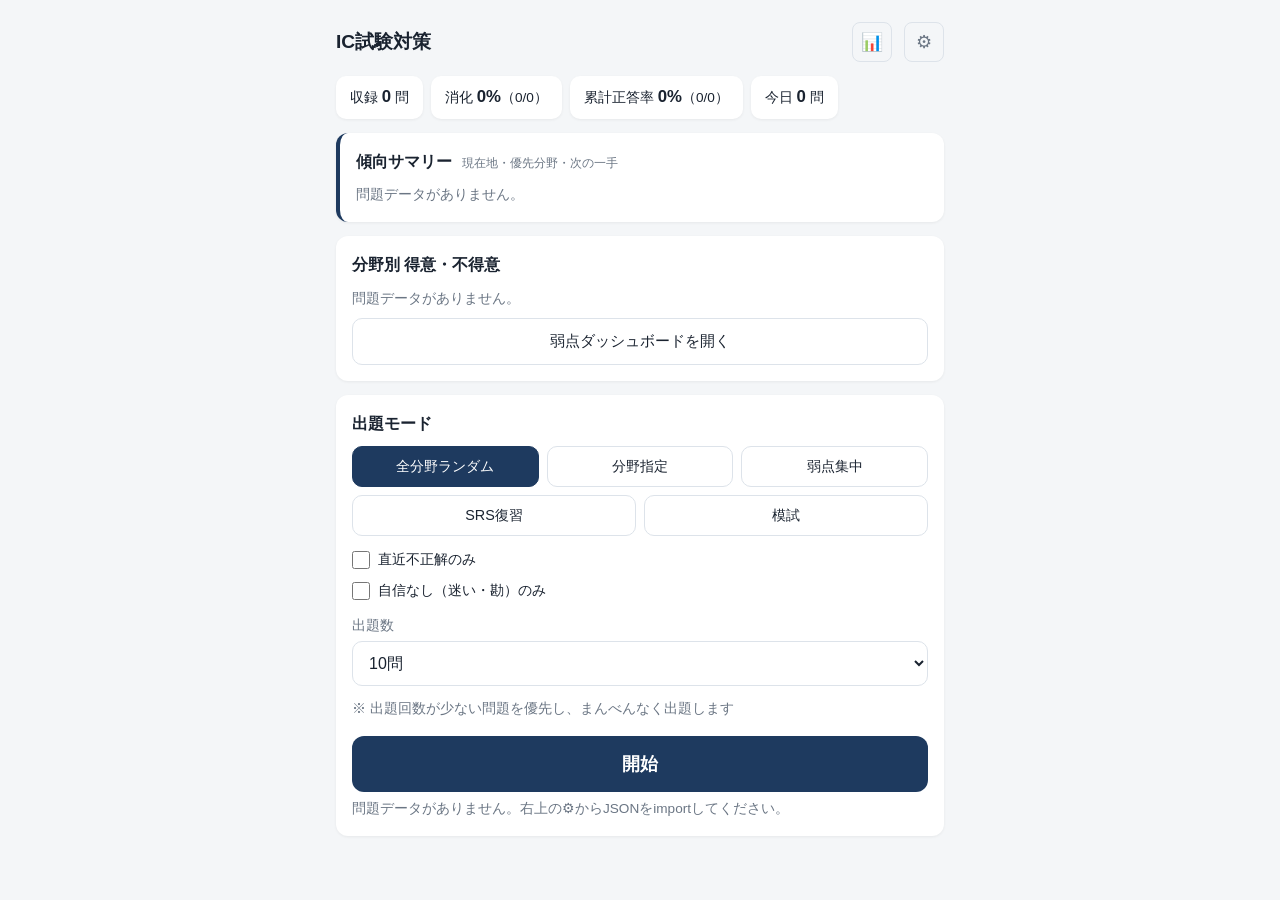
==== index.html @ c3cb7902 "傾向サマリーをホームに追加、紙演習の○×を弱点判定に接続、統合ファイル生成スクリプトを追加 - Logic.trendSummary/paperMark/paperStats: 現在地・優先分野・次の" ====
<!DOCTYPE html>
<html lang="ja">
<head>
<meta charset="UTF-8">
<meta name="viewport" content="width=device-width, initial-scale=1.0, viewport-fit=cover">
<meta name="theme-color" content="#1e3a5f">
<title>IC試験対策</title>
<link rel="manifest" href="manifest.json">
<link rel="apple-touch-icon" href="icons/apple-touch-icon.png">
<meta name="apple-mobile-web-app-capable" content="yes">
<meta name="apple-mobile-web-app-status-bar-style" content="black-translucent">
<meta name="apple-mobile-web-app-title" content="IC試験対策">
<link rel="stylesheet" href="style.css">
</head>
<body>

<!-- ホーム画面 -->
<section id="screen-home" class="screen active">
  <header class="app-header">
    <h1>IC試験対策</h1>
    <button class="icon-btn" data-nav="dashboard" title="ダッシュボード">📊</button>
    <button class="icon-btn" data-nav="data" title="データ管理">⚙</button>
  </header>

  <div id="home-stats" class="stats-bar"></div>

  <div class="card trend-card">
    <h2>傾向サマリー <span class="muted trend-sub">現在地・優先分野・次の一手</span></h2>
    <div id="trend-content"></div>
  </div>

  <div class="card">
    <h2>分野別 得意・不得意</h2>
    <div id="category-stats"></div>
    <button class="secondary-btn" data-nav="dashboard">弱点ダッシュボードを開く</button>
  </div>

  <div class="card">
    <h2>出題モード</h2>
    <div class="mode-tabs">
      <button class="mode-tab active" data-mode="random">全分野ランダム</button>
      <button class="mode-tab" data-mode="category">分野指定</button>
      <button class="mode-tab" data-mode="weak">弱点集中</button>
      <button class="mode-tab" data-mode="srs">SRS復習</button>
      <button class="mode-tab mode-tab-mock" data-mode="mock">模試</button>
    </div>

    <div id="category-selectors" class="hidden">
      <label>分野
        <select id="sel-category"></select>
      </label>
      <label>小分類
        <select id="sel-subcategory"><option value="">すべて</option></select>
      </label>
    </div>

    <div id="weak-info" class="mode-info hidden"></div>
    <div id="srs-info" class="mode-info hidden"></div>

    <div id="mock-settings" class="hidden">
      <label>模試の規模
        <select id="sel-mock-preset"></select>
      </label>
      <p class="muted">CBT本番＝36問・120分。本アプリは1大問を空欄ごとに分けているため「本番相当」＝144問・120分（1問50秒）。分野構成は収録比で層化。解説は終了後にまとめて表示し、途中で正誤は出ません。未解答は不正解として採点します。</p>
    </div>

    <div id="filter-row" class="filter-row">
      <label class="checkbox-label"><input type="checkbox" id="filter-wrong"> 直近不正解のみ</label>
      <label class="checkbox-label"><input type="checkbox" id="filter-unsure"> 自信なし（迷い・勘）のみ</label>
      <p id="filter-count" class="muted"></p>
    </div>

    <div id="count-row">
      <label>出題数
        <select id="sel-count">
          <option value="10" selected>10問</option>
          <option value="20">20問</option>
          <option value="30">30問</option>
          <option value="0">全問</option>
        </select>
      </label>
      <p id="count-note" class="muted">※ 出題回数が少ない問題を優先し、まんべんなく出題します</p>
    </div>

    <button id="btn-start" class="primary-btn">開始</button>
    <p id="home-message" class="muted"></p>
  </div>
</section>

<!-- 出題画面 -->
<section id="screen-quiz" class="screen">
  <header class="quiz-header">
    <button class="icon-btn" id="btn-quit" title="中断">✕</button>
    <div id="quiz-progress"></div>
    <div id="quiz-timer">0:00</div>
  </header>

  <div id="quiz-meta" class="muted"></div>
  <div id="quiz-body" class="question-body"></div>
  <div id="quiz-choices" class="choices"></div>

  <!-- 自信度（解答直後・正誤表示前） -->
  <div id="confidence-panel" class="hidden">
    <p class="confidence-label">自信度は？</p>
    <p class="confidence-note muted">自信度をタップすると解答が確定します。それまで選択肢は選び直せます</p>
    <div class="confidence-btns">
      <button class="conf-btn conf-sure" data-conf="sure">確信</button>
      <button class="conf-btn conf-unsure" data-conf="unsure">迷い</button>
      <button class="conf-btn conf-guess" data-conf="guess">勘</button>
    </div>
  </div>

  <!-- 正誤・解説 -->
  <div id="result-panel" class="hidden">
    <div id="result-verdict"></div>
    <div id="result-explanation" class="explanation"></div>
    <button id="btn-next" class="primary-btn">次の問題</button>
  </div>

  <!-- 模試ナビ（正誤は出さず前後移動のみ） -->
  <div id="mock-nav" class="hidden">
    <p id="mock-status" class="muted"></p>
    <div class="mock-nav-btns">
      <button id="btn-mock-prev" class="secondary-btn">← 前へ</button>
      <button id="btn-mock-next" class="primary-btn">次へ →</button>
    </div>
    <button id="btn-mock-finish" class="secondary-btn">採点して終了</button>
  </div>
</section>

<!-- セッション結果 -->
<section id="screen-summary" class="screen">
  <header class="app-header"><h1 id="summary-title">結果</h1></header>
  <div id="summary-content"></div>
  <button class="primary-btn" data-nav="home">ホームへ戻る</button>
</section>

<!-- 弱点ダッシュボード -->
<section id="screen-dashboard" class="screen">
  <header class="app-header">
    <button class="icon-btn" data-nav="home">←</button>
    <h1>弱点ダッシュボード</h1>
  </header>
  <div id="dash-content"></div>
</section>

<!-- データ管理 -->
<section id="screen-data" class="screen">
  <header class="app-header">
    <button class="icon-btn" data-nav="home">←</button>
    <h1>データ管理</h1>
  </header>

  <div class="card">
    <h2>問題データ import</h2>
    <p class="muted">問題JSON（配列 または {questions:[...]}）を追加・上書き（id単位）。解答履歴は保持されます。統合ファイル（questions＋attempts）は下の「バックアップ復元」で読み込む</p>
    <input type="file" id="file-import" accept=".json,application/json">
    <p id="import-result" class="muted"></p>
  </div>

  <div class="card">
    <h2>全データ export</h2>
    <p class="muted">問題＋解答履歴の全バックアップ（機種変更・復元用）</p>
    <button id="btn-export" class="secondary-btn">exportファイルをダウンロード</button>
  </div>

  <div class="card">
    <h2>バックアップ復元</h2>
    <p class="muted">exportファイルから問題＋解答履歴を復元</p>
    <input type="file" id="file-restore" accept=".json,application/json">
    <p id="restore-result" class="muted"></p>
  </div>

  <div class="card">
    <h2>サンプルデータ</h2>
    <p class="muted">動作確認用のサンプル問題（学習には使用しないこと）</p>
    <button id="btn-sample" class="secondary-btn">サンプル問題を読み込む</button>
  </div>

  <div class="card danger-zone">
    <h2>初期化</h2>
    <button id="btn-clear-attempts" class="danger-btn">解答履歴を全削除</button>
    <button id="btn-clear-all" class="danger-btn">全データ削除</button>
  </div>
</section>

<script src="logic.js"></script>
<script src="db.js"></script>
<script src="app.js"></script>
</body>
</html>
---- style.css ----
* { margin: 0; padding: 0; box-sizing: border-box; }

:root {
  --navy: #1e3a5f;
  --bg: #f4f6f8;
  --card: #ffffff;
  --text: #1a2330;
  --muted: #6b7684;
  --line: #dde3ea;
  --green: #1d8a4e;
  --red: #c53030;
  --amber: #b7791f;
}

html { -webkit-text-size-adjust: 100%; }

body {
  font-family: -apple-system, BlinkMacSystemFont, "Hiragino Sans", "Noto Sans JP", sans-serif;
  background: var(--bg);
  color: var(--text);
  line-height: 1.6;
  /* ホーム画面起動時はステータスバー（ノッチ）下まで描画されるため、セーフエリア分を空ける */
  padding-top: env(safe-area-inset-top, 0px);
  padding-bottom: env(safe-area-inset-bottom, 0px);
  padding-left: env(safe-area-inset-left, 0px);
  padding-right: env(safe-area-inset-right, 0px);
}

.screen { display: none; max-width: 640px; margin: 0 auto; padding: 12px 16px 32px; }
.screen.active { display: block; }
.hidden { display: none !important; }

.app-header, .quiz-header {
  display: flex; align-items: center; gap: 12px;
  padding: 10px 0 14px;
}
.app-header h1 { font-size: 1.2rem; flex: 1; }
.quiz-header { justify-content: space-between; }

.icon-btn {
  background: none; border: 1px solid var(--line); border-radius: 8px;
  width: 40px; height: 40px; font-size: 1.1rem; color: var(--muted);
  cursor: pointer; flex-shrink: 0;
}

.card {
  background: var(--card); border-radius: 12px; padding: 16px;
  margin-bottom: 14px; box-shadow: 0 1px 3px rgba(0,0,0,.06);
}
.card h2 { font-size: 1rem; margin-bottom: 10px; }

.stats-bar {
  display: flex; gap: 8px; margin-bottom: 14px; flex-wrap: wrap;
}
.stat-chip {
  background: var(--card); border-radius: 10px; padding: 8px 14px;
  font-size: .85rem; box-shadow: 0 1px 3px rgba(0,0,0,.06);
}
.stat-chip b { font-size: 1.05rem; }

.filter-row { margin: 4px 0 12px; }
.checkbox-label {
  display: flex; align-items: center; gap: 8px; margin: 8px 0;
  font-size: .9rem; color: var(--text);
}
.checkbox-label input { width: 18px; height: 18px; flex-shrink: 0; }

.mode-tabs { display: flex; gap: 8px; margin-bottom: 12px; }
.mode-tab {
  flex: 1; padding: 12px 8px; border: 1px solid var(--line); border-radius: 10px;
  background: var(--card); font-size: .95rem; cursor: pointer; color: var(--text);
}
.mode-tab.active { background: var(--navy); color: #fff; border-color: var(--navy); }

label { display: block; margin: 12px 0; font-size: .9rem; color: var(--muted); }
select {
  display: block; width: 100%; margin-top: 4px; padding: 12px;
  font-size: 1rem; border: 1px solid var(--line); border-radius: 10px;
  background: var(--card); color: var(--text);
}

.primary-btn {
  display: block; width: 100%; padding: 16px; margin-top: 16px;
  background: var(--navy); color: #fff; border: none; border-radius: 12px;
  font-size: 1.1rem; font-weight: 600; cursor: pointer;
}
.primary-btn:active { opacity: .85; }

.secondary-btn, .danger-btn {
  display: block; width: 100%; padding: 12px; margin-top: 8px;
  border-radius: 10px; font-size: .95rem; cursor: pointer;
  background: var(--card); border: 1px solid var(--line); color: var(--text);
}
.danger-btn { color: var(--red); border-color: var(--red); }

.muted { color: var(--muted); font-size: .85rem; margin-top: 6px; }

/* 出題画面 */
#quiz-progress { font-weight: 600; }
#quiz-timer { font-variant-numeric: tabular-nums; color: var(--muted); }
#quiz-meta { margin-bottom: 8px; }

.question-body {
  background: var(--card); border-radius: 12px; padding: 16px;
  font-size: 1.05rem; margin-bottom: 14px; white-space: pre-wrap;
}

.choices { display: flex; flex-direction: column; gap: 10px; }
.choice-btn {
  text-align: left; padding: 14px 16px; border: 1px solid var(--line);
  border-radius: 12px; background: var(--card); font-size: 1rem;
  cursor: pointer; color: var(--text); line-height: 1.5;
}
.choice-btn:disabled { cursor: default; }
.choice-btn.selected { border-color: var(--navy); border-width: 2px; }
.choice-btn.correct { background: #e8f5ee; border-color: var(--green); border-width: 2px; }
.choice-btn.wrong { background: #fdecec; border-color: var(--red); border-width: 2px; }
.choice-num { font-weight: 700; margin-right: 8px; color: var(--muted); }

/* 自信度 */
#confidence-panel { margin-top: 18px; text-align: center; }
.confidence-label { font-weight: 600; margin-bottom: 2px; }
.confidence-note { margin: 0 0 10px; }
.confidence-btns { display: flex; gap: 10px; }
.conf-btn {
  flex: 1; padding: 16px 8px; border-radius: 12px; font-size: 1.05rem;
  font-weight: 600; cursor: pointer; border: 1px solid var(--line); background: var(--card);
}
.conf-sure { color: var(--green); }
.conf-unsure { color: var(--amber); }
.conf-guess { color: var(--red); }

/* 結果 */
#result-panel { margin-top: 18px; }
#result-verdict { font-size: 1.3rem; font-weight: 700; text-align: center; margin-bottom: 12px; }
#result-verdict.ok { color: var(--green); }
#result-verdict.ng { color: var(--red); }
.explanation {
  background: var(--card); border-radius: 12px; padding: 16px;
  font-size: .95rem; white-space: pre-wrap;
}
.explanation .exp-head { font-weight: 700; margin-bottom: 6px; }
.explanation .exp-your-answer {
  margin-bottom: 8px; padding-bottom: 8px; border-bottom: 1px solid var(--line);
  font-size: .92rem; font-weight: 600;
}
.explanation mark { background: #fdecec; color: var(--red); padding: 0 2px; border-radius: 3px; font-weight: 700; }
.explanation .exp-your-choice {
  margin-bottom: 8px; padding: 8px 10px; border-left: 3px solid var(--red);
  background: #fdf6f6; border-radius: 0 8px 8px 0; font-size: .92rem;
}
.explanation .exp-your-choice-label { font-weight: 700; color: var(--red); }

/* サマリー */
.summary-score { font-size: 2rem; font-weight: 700; text-align: center; margin: 16px 0; }
table.summary-table { width: 100%; border-collapse: collapse; background: var(--card); border-radius: 12px; overflow: hidden; }
.summary-table th, .summary-table td { padding: 10px 12px; text-align: left; border-bottom: 1px solid var(--line); font-size: .9rem; }
.summary-table th { background: #eef1f5; font-weight: 600; }

input[type="file"] { width: 100%; font-size: .9rem; margin-top: 4px; }
.danger-zone h2 { color: var(--red); }

/* ===== P2/P3: モードタブ5種・模試・ダッシュボード ===== */
.mode-tabs { flex-wrap: wrap; }
.mode-tab { flex: 1 1 30%; padding: 10px 6px; font-size: .9rem; }
.mode-tab-mock.active { background: var(--red); border-color: var(--red); }
.mode-info { background: var(--bg); border-radius: 10px; padding: 10px 12px; margin: 8px 0 12px; }
.mode-info-head { font-weight: 600; font-size: .9rem; margin-bottom: 4px; }
.mode-info-row { font-size: .88rem; margin: 2px 0; }

/* 模試 */
#quiz-timer.warn { color: var(--red); font-weight: 700; }
#mock-nav { margin-top: 18px; }
.mock-nav-btns { display: flex; gap: 10px; }
.mock-nav-btns .secondary-btn, .mock-nav-btns .primary-btn { flex: 1; margin-top: 8px; padding: 14px; }
#btn-mock-prev:disabled { opacity: .4; }
.summary-score.pass { color: var(--green); }
.summary-score.border { color: var(--amber); }
.summary-score.fail { color: var(--red); }

/* 見直し */
.review-item { border-bottom: 1px solid var(--line); padding: 8px 0; }
.review-item summary { cursor: pointer; font-size: .9rem; line-height: 1.5; }
.review-tag { display: inline-block; color: #fff; background: var(--red); border-radius: 6px; padding: 0 6px; font-size: .75rem; margin-right: 6px; }
.review-body { margin-top: 8px; font-size: .95rem; }
.review-choices { margin: 0 0 10px 1.4em; font-size: .92rem; }
.review-choices li { padding: 2px 4px; }
.review-choices li.correct { color: var(--green); font-weight: 600; }
.review-choices li.wrong { color: var(--red); text-decoration: line-through; }

/* ダッシュボード */
.matrix { display: grid; grid-template-columns: 1fr 1fr; gap: 8px; }
.matrix-cell { border-radius: 10px; padding: 10px; border: 1px solid var(--line); }
.matrix-label { font-size: .85rem; color: var(--muted); }
.matrix-num { font-size: 1.4rem; font-weight: 700; }
.matrix-hint { font-size: .78rem; color: var(--muted); }
.mx-sure-ok { background: #e8f5ee; }
.mx-guess-ok { background: #fff7e6; }
.mx-sure-ng { background: #fdecec; border-color: var(--red); }
.mx-guess-ng { background: #fdf3f3; }
.mini-btn {
  margin-top: 6px; padding: 6px 10px; font-size: .8rem; border-radius: 8px;
  border: 1px solid var(--navy); background: var(--card); color: var(--navy); cursor: pointer; white-space: nowrap;
}
.ng-text { color: var(--red); font-weight: 600; }

table.heatmap th, table.heatmap td { padding: 7px 6px; font-size: .8rem; }
.heat-name { font-size: .8rem; }
td.heat { text-align: center; font-weight: 600; border-radius: 4px; }
.heat--1 { background: #eef1f5; color: var(--muted); }
.heat-0 { background: #f4b4b4; }
.heat-1 { background: #f8d2a8; }
.heat-2 { background: #f6ebb0; }
.heat-3 { background: #cfe8c8; }
.heat-4 { background: #9fd6a8; }

.bars { position: relative; display: flex; align-items: flex-end; gap: 4px; height: 140px; padding: 16px 0 18px; margin-bottom: 8px; }
.bars-line { position: absolute; left: 0; right: 0; border-top: 1px dashed var(--amber); pointer-events: none; }
.bar-col { flex: 1; display: flex; flex-direction: column; align-items: center; height: 100%; justify-content: flex-end; min-width: 0; }
.bar { width: 100%; max-width: 28px; border-radius: 4px 4px 0 0; }
.bar.ok { background: var(--green); }
.bar.mid { background: var(--amber); }
.bar.ng { background: var(--red); }
.bar-val { font-size: .7rem; color: var(--muted); }
.bar-label { font-size: .65rem; color: var(--muted); margin-top: 2px; white-space: nowrap; }

/* 傾向サマリー */
.trend-card { border-left: 4px solid var(--navy); }
.trend-sub { font-weight: 400; font-size: .78rem; margin-left: 6px; }
.trend-line { display: flex; gap: 8px; margin: 6px 0; font-size: .9rem; line-height: 1.5; }
.trend-label { flex: 0 0 4.2em; font-weight: 700; color: var(--navy); }
.trend-text { flex: 1; }
.ok-text { color: var(--green); font-weight: 600; }
.trend-btn { margin-top: 10px; }
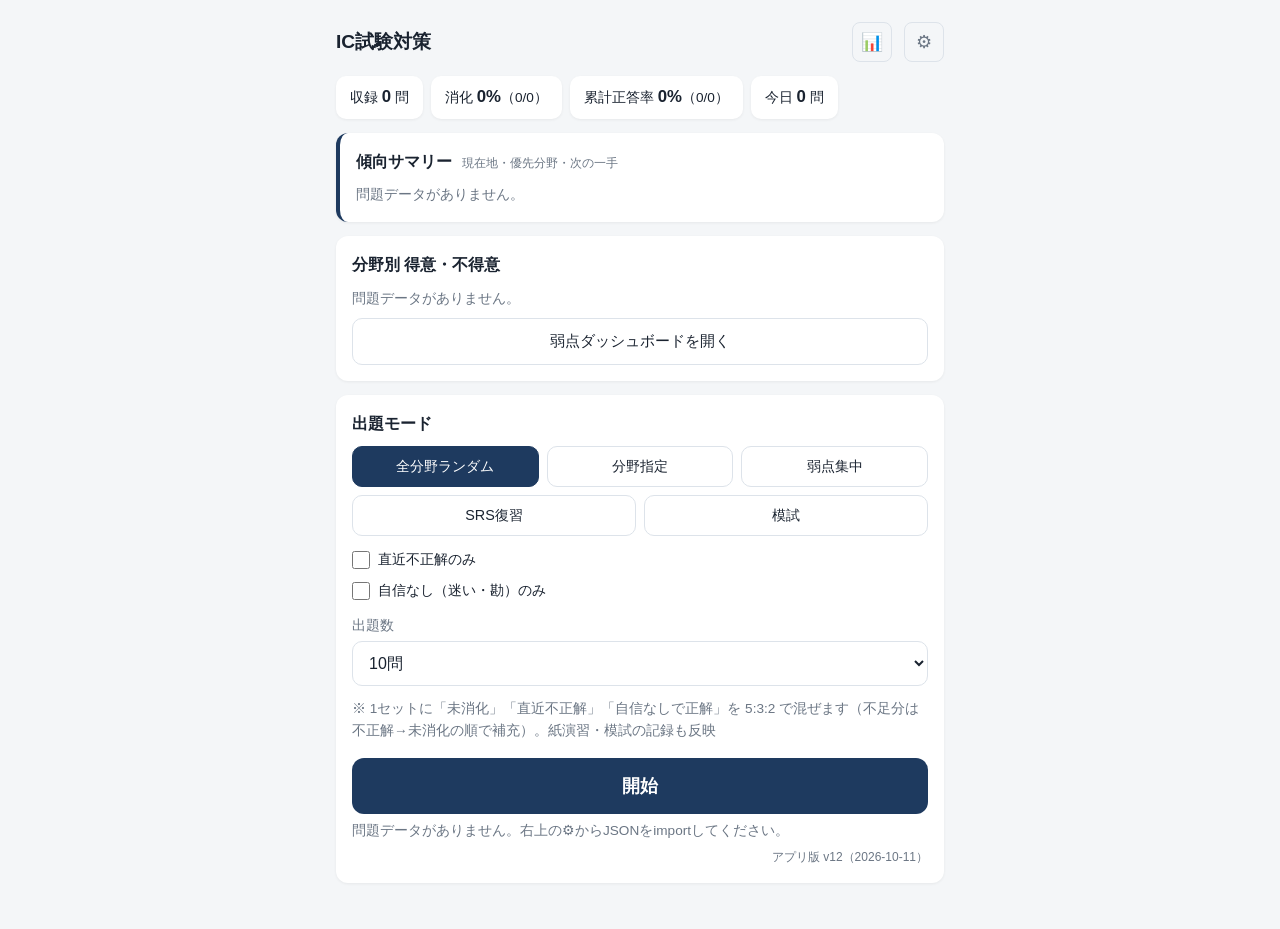
==== commit 372460c2: "通常出題を未消化5:不正解3:自信なし2の混合配分に変更、ホームに説明文と版表示を追加 Co-Authored-By: Claude Fable 5.1 <noreply@anthropic.com>" ====
--- a/index.html
+++ b/index.html
@@ -79,11 +79,12 @@
           <option value="0">全問</option>
         </select>
       </label>
-      <p id="count-note" class="muted">※ 出題回数が少ない問題を優先し、まんべんなく出題します</p>
+      <p id="count-note" class="muted">※ 1セットに「未消化」「直近不正解」「自信なしで正解」を 5:3:2 で混ぜます（不足分は不正解→未消化の順で補充）。紙演習・模試の記録も反映</p>
     </div>
 
     <button id="btn-start" class="primary-btn">開始</button>
     <p id="home-message" class="muted"></p>
+    <p class="muted app-ver">アプリ版 v12（2026-10-11）</p>
   </div>
 </section>
 
--- a/style.css
+++ b/style.css
@@ -232,3 +232,11 @@
 .trend-text { flex: 1; }
 .ok-text { color: var(--green); font-weight: 600; }
 .trend-btn { margin-top: 10px; }
+
+/* 図版 */
+.figure-box { background: var(--card); border-radius: 12px; padding: 10px 12px; margin: -6px 0 14px; }
+.figure-img { display: block; max-width: 100%; height: auto; margin: 0 auto; border-radius: 6px; cursor: zoom-in; }
+.figure-img.zoom { max-width: none; width: 180%; cursor: zoom-out; }
+.figure-box:has(.zoom) { overflow-x: auto; }
+.figure-cap { color: var(--muted); font-size: .8rem; margin-top: 4px; text-align: center; }
+.app-ver { text-align: right; font-size: .75rem; }
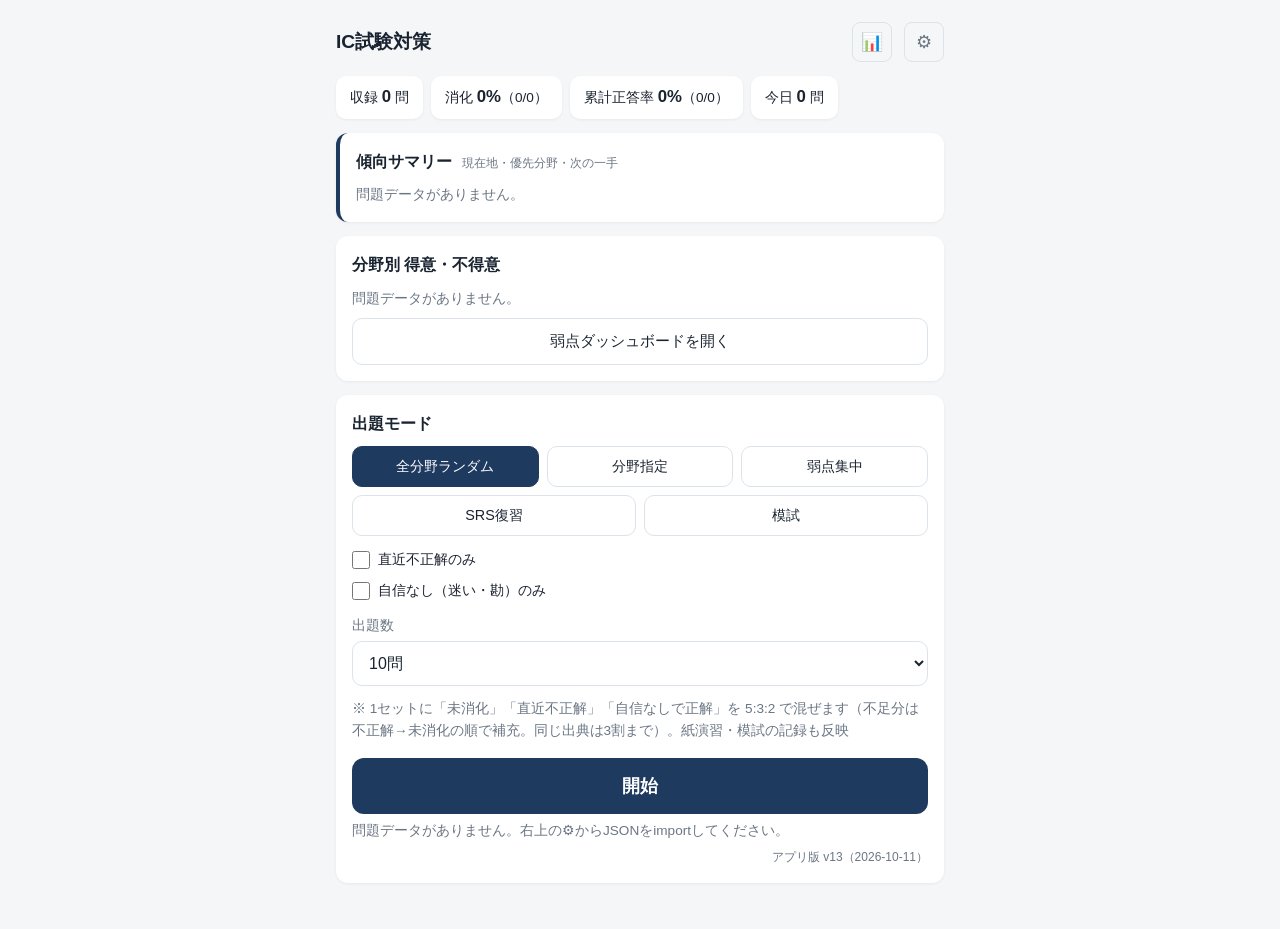
==== commit 03ce72de: "通常出題で同一出典（小分類）の上限を1セット30%（全体シェア比を下限）に制限し、模試問題への偏りを防止 Co-Authored-By: Claude Fable 5.1 <noreply@anthr" ====
--- a/index.html
+++ b/index.html
@@ -79,12 +79,12 @@
           <option value="0">全問</option>
         </select>
       </label>
-      <p id="count-note" class="muted">※ 1セットに「未消化」「直近不正解」「自信なしで正解」を 5:3:2 で混ぜます（不足分は不正解→未消化の順で補充）。紙演習・模試の記録も反映</p>
+      <p id="count-note" class="muted">※ 1セットに「未消化」「直近不正解」「自信なしで正解」を 5:3:2 で混ぜます（不足分は不正解→未消化の順で補充。同じ出典は3割まで）。紙演習・模試の記録も反映</p>
     </div>
 
     <button id="btn-start" class="primary-btn">開始</button>
     <p id="home-message" class="muted"></p>
-    <p class="muted app-ver">アプリ版 v12（2026-10-11）</p>
+    <p class="muted app-ver">アプリ版 v13（2026-10-11）</p>
   </div>
 </section>
 
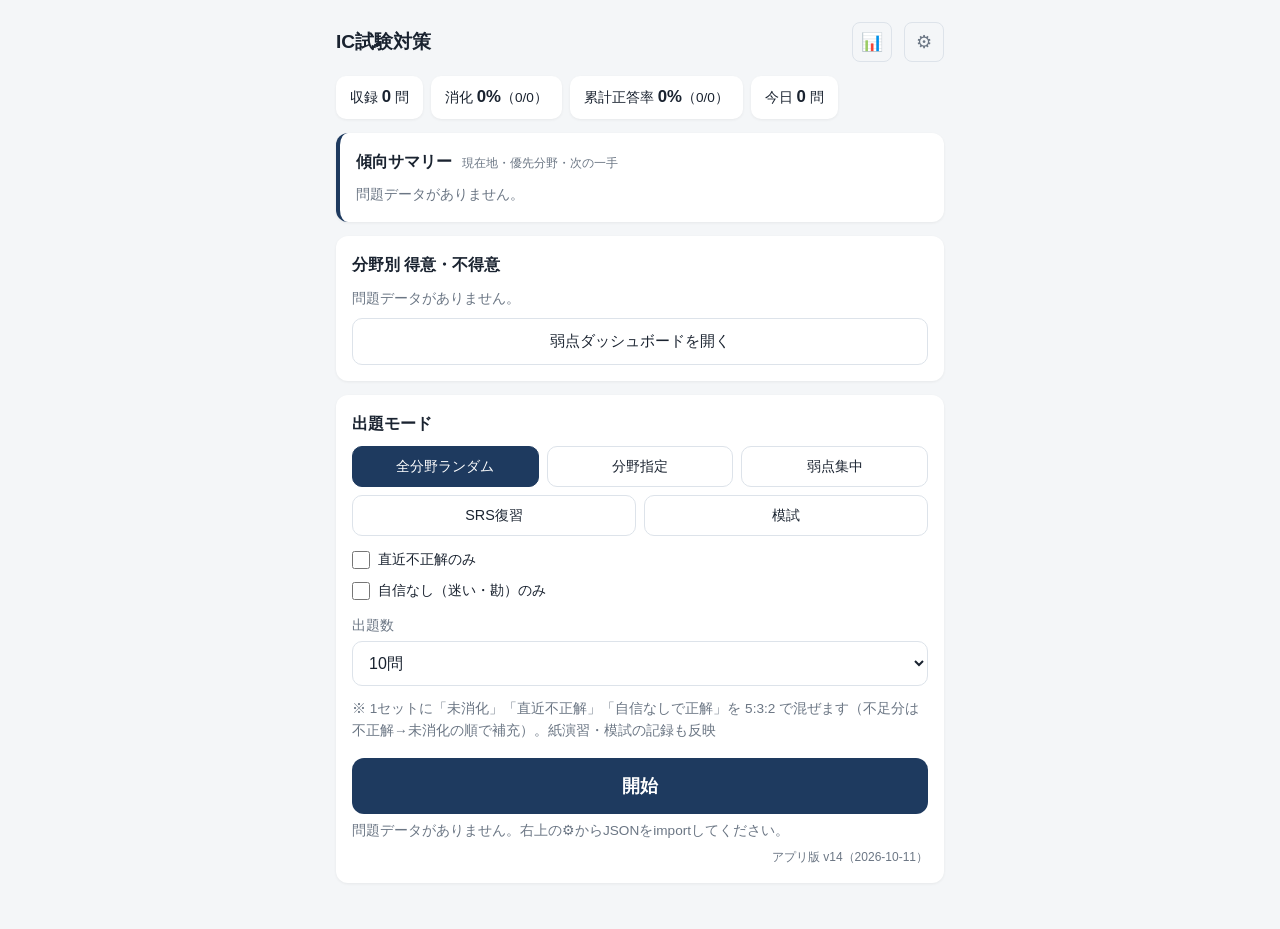
==== commit e012e1b4: "出題の出典上限を撤回、バックアップ復元で同一記録を除外（二重登録防止）、HIPS模試記録を記述単位で正確化 Co-Authored-By: Claude Fable 5.1 <noreply@anth" ====
--- a/index.html
+++ b/index.html
@@ -79,12 +79,12 @@
           <option value="0">全問</option>
         </select>
       </label>
-      <p id="count-note" class="muted">※ 1セットに「未消化」「直近不正解」「自信なしで正解」を 5:3:2 で混ぜます（不足分は不正解→未消化の順で補充。同じ出典は3割まで）。紙演習・模試の記録も反映</p>
+      <p id="count-note" class="muted">※ 1セットに「未消化」「直近不正解」「自信なしで正解」を 5:3:2 で混ぜます（不足分は不正解→未消化の順で補充）。紙演習・模試の記録も反映</p>
     </div>
 
     <button id="btn-start" class="primary-btn">開始</button>
     <p id="home-message" class="muted"></p>
-    <p class="muted app-ver">アプリ版 v13（2026-10-11）</p>
+    <p class="muted app-ver">アプリ版 v14（2026-10-11）</p>
   </div>
 </section>
 
@@ -167,7 +167,7 @@
 
   <div class="card">
     <h2>バックアップ復元</h2>
-    <p class="muted">exportファイルから問題＋解答履歴を復元</p>
+    <p class="muted">exportファイル／記録ファイルから問題＋解答履歴を復元。同じ記録は二重に入らない</p>
     <input type="file" id="file-restore" accept=".json,application/json">
     <p id="restore-result" class="muted"></p>
   </div>
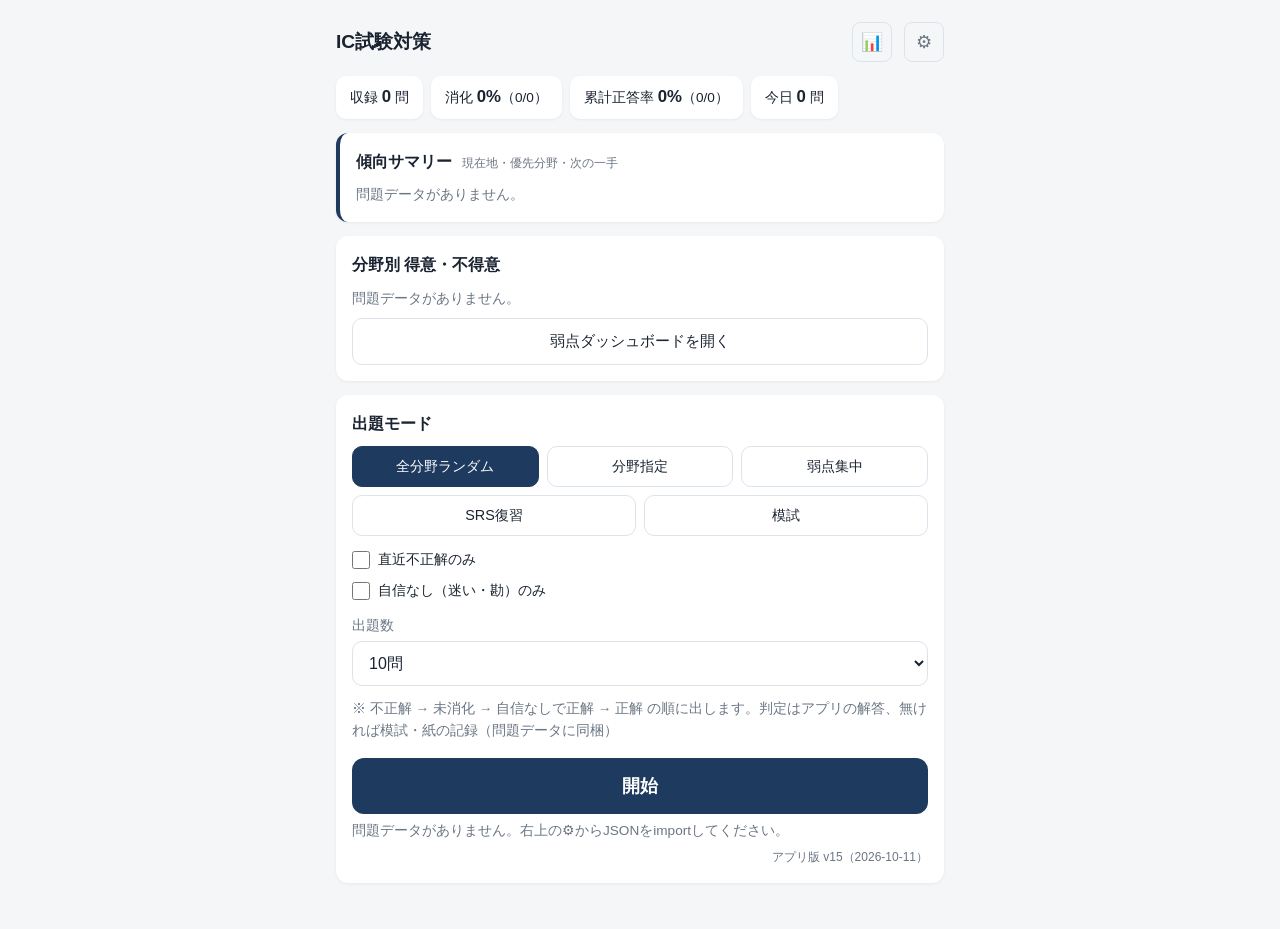
==== commit 399b84d7: "出題ロジックを問題の状態（アプリ解答>模試>紙）ベースに再設計、prior を問題データに同梱、孤立履歴を統計から除外 Co-Authored-By: Claude Fable 5.1 <norepl" ====
--- a/index.html
+++ b/index.html
@@ -79,12 +79,12 @@
           <option value="0">全問</option>
         </select>
       </label>
-      <p id="count-note" class="muted">※ 1セットに「未消化」「直近不正解」「自信なしで正解」を 5:3:2 で混ぜます（不足分は不正解→未消化の順で補充）。紙演習・模試の記録も反映</p>
+    <p id="count-note" class="muted">※ 不正解 → 未消化 → 自信なしで正解 → 正解 の順に出します。判定はアプリの解答、無ければ模試・紙の記録（問題データに同梱）</p>
     </div>
 
     <button id="btn-start" class="primary-btn">開始</button>
     <p id="home-message" class="muted"></p>
-    <p class="muted app-ver">アプリ版 v14（2026-10-11）</p>
+    <p class="muted app-ver">アプリ版 v15（2026-10-11）</p>
   </div>
 </section>
 
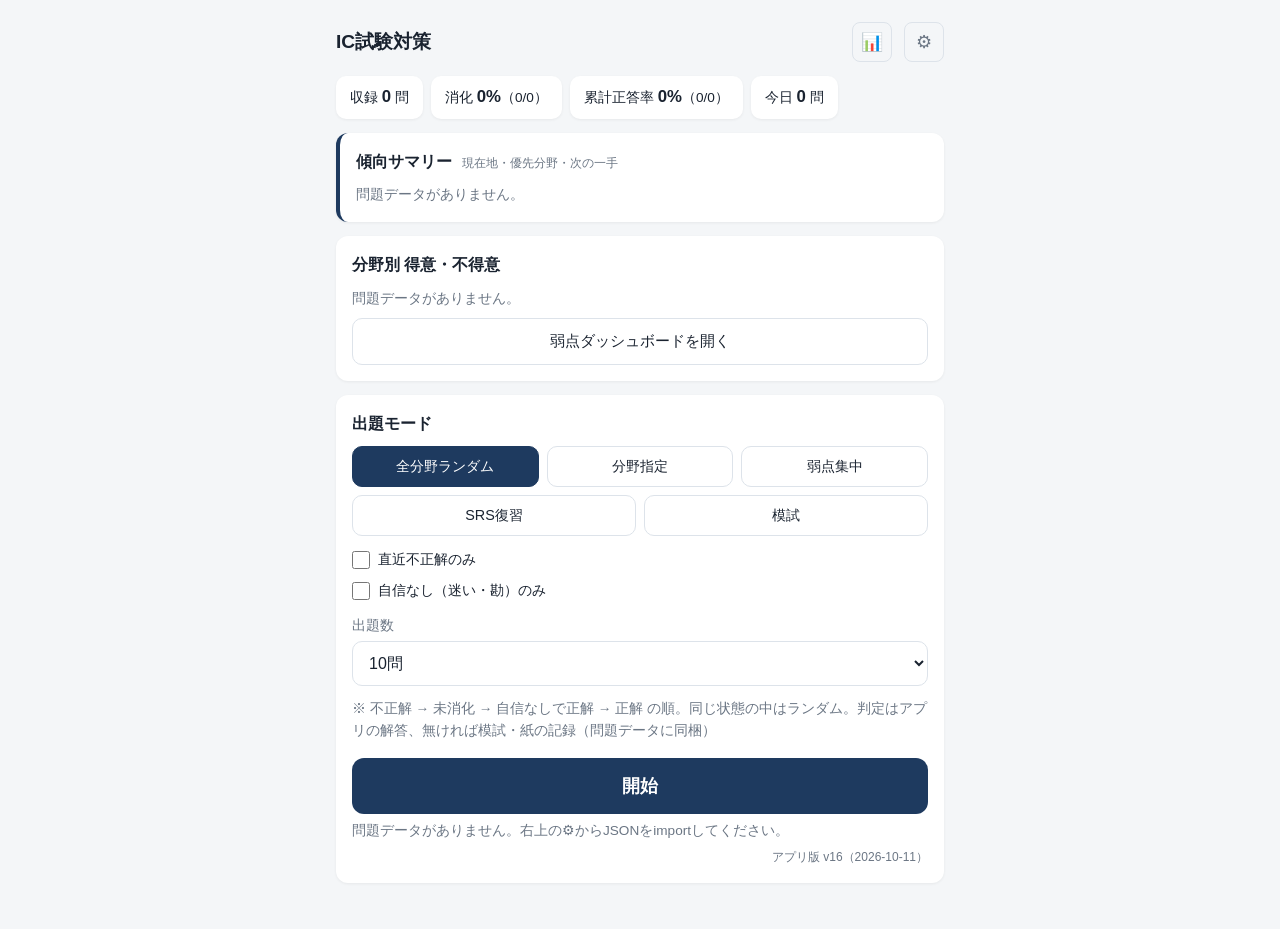
==== commit eb2023c4: "通常出題: 同じ状態の中は純粋にランダム（出題回数の並べ替えを撤廃し、模試・紙の不正解が先頭に固まる偏りを解消） Co-Authored-By: Claude Fable 5.1 <noreply@a" ====
--- a/index.html
+++ b/index.html
@@ -79,12 +79,12 @@
           <option value="0">全問</option>
         </select>
       </label>
-    <p id="count-note" class="muted">※ 不正解 → 未消化 → 自信なしで正解 → 正解 の順に出します。判定はアプリの解答、無ければ模試・紙の記録（問題データに同梱）</p>
+    <p id="count-note" class="muted">※ 不正解 → 未消化 → 自信なしで正解 → 正解 の順。同じ状態の中はランダム。判定はアプリの解答、無ければ模試・紙の記録（問題データに同梱）</p>
     </div>
 
     <button id="btn-start" class="primary-btn">開始</button>
     <p id="home-message" class="muted"></p>
-    <p class="muted app-ver">アプリ版 v15（2026-10-11）</p>
+    <p class="muted app-ver">アプリ版 v16（2026-10-11）</p>
   </div>
 </section>
 
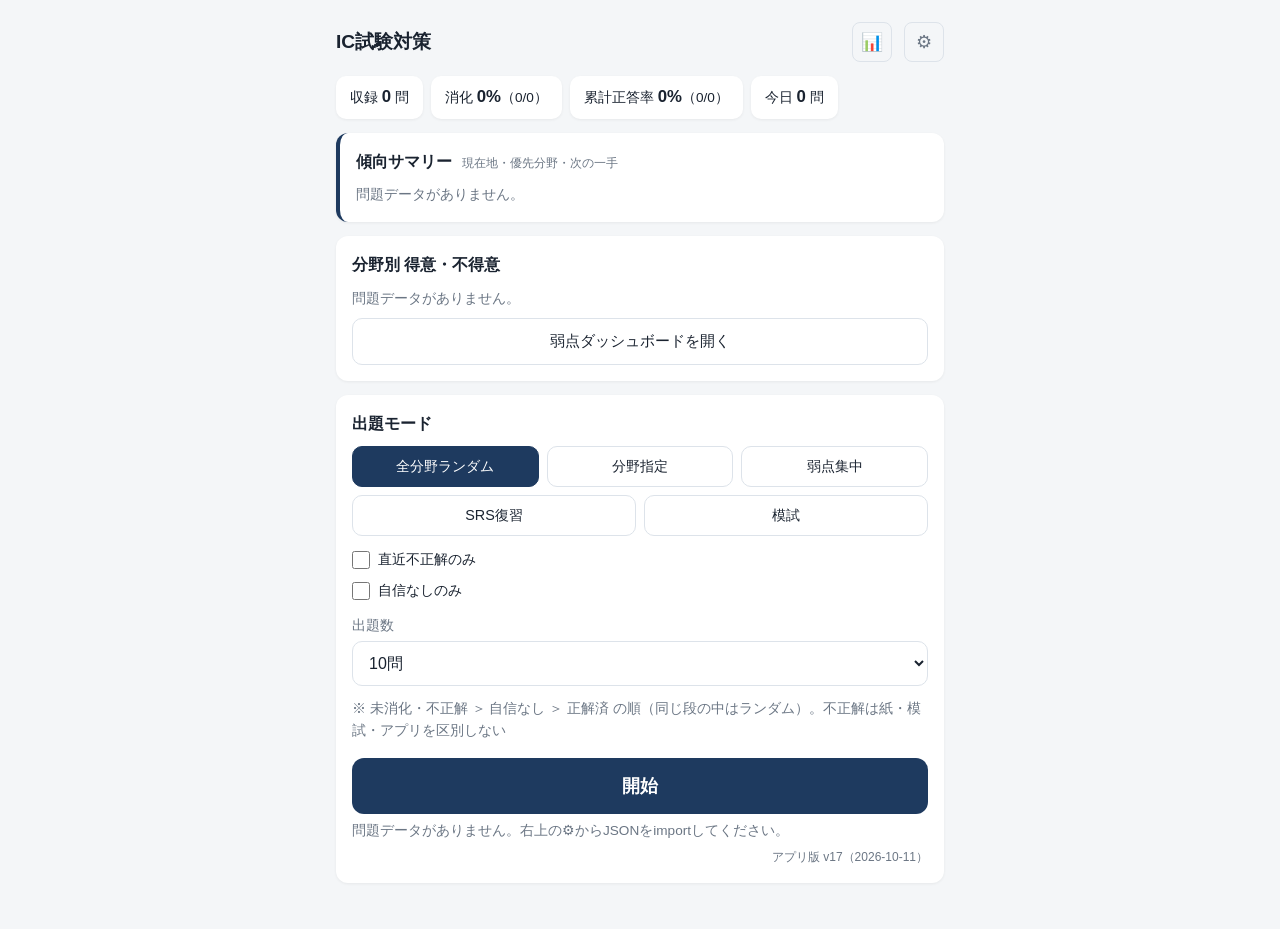
==== commit fbb53cbd: "出題順を 未消化・不正解 > 自信なし > 正解済 に単純化、自信度を確信/自信なしの2択に Co-Authored-By: Claude Fable 5.1 <noreply@anthropic.c" ====
--- a/index.html
+++ b/index.html
@@ -66,7 +66,7 @@
 
     <div id="filter-row" class="filter-row">
       <label class="checkbox-label"><input type="checkbox" id="filter-wrong"> 直近不正解のみ</label>
-      <label class="checkbox-label"><input type="checkbox" id="filter-unsure"> 自信なし（迷い・勘）のみ</label>
+      <label class="checkbox-label"><input type="checkbox" id="filter-unsure"> 自信なしのみ</label>
       <p id="filter-count" class="muted"></p>
     </div>
 
@@ -79,12 +79,12 @@
           <option value="0">全問</option>
         </select>
       </label>
-    <p id="count-note" class="muted">※ 不正解 → 未消化 → 自信なしで正解 → 正解 の順。同じ状態の中はランダム。判定はアプリの解答、無ければ模試・紙の記録（問題データに同梱）</p>
+    <p id="count-note" class="muted">※ 未消化・不正解 ＞ 自信なし ＞ 正解済 の順（同じ段の中はランダム）。不正解は紙・模試・アプリを区別しない</p>
     </div>
 
     <button id="btn-start" class="primary-btn">開始</button>
     <p id="home-message" class="muted"></p>
-    <p class="muted app-ver">アプリ版 v16（2026-10-11）</p>
+    <p class="muted app-ver">アプリ版 v17（2026-10-11）</p>
   </div>
 </section>
 
@@ -106,8 +106,7 @@
     <p class="confidence-note muted">自信度をタップすると解答が確定します。それまで選択肢は選び直せます</p>
     <div class="confidence-btns">
       <button class="conf-btn conf-sure" data-conf="sure">確信</button>
-      <button class="conf-btn conf-unsure" data-conf="unsure">迷い</button>
-      <button class="conf-btn conf-guess" data-conf="guess">勘</button>
+      <button class="conf-btn conf-unsure" data-conf="unsure">自信なし</button>
     </div>
   </div>
 
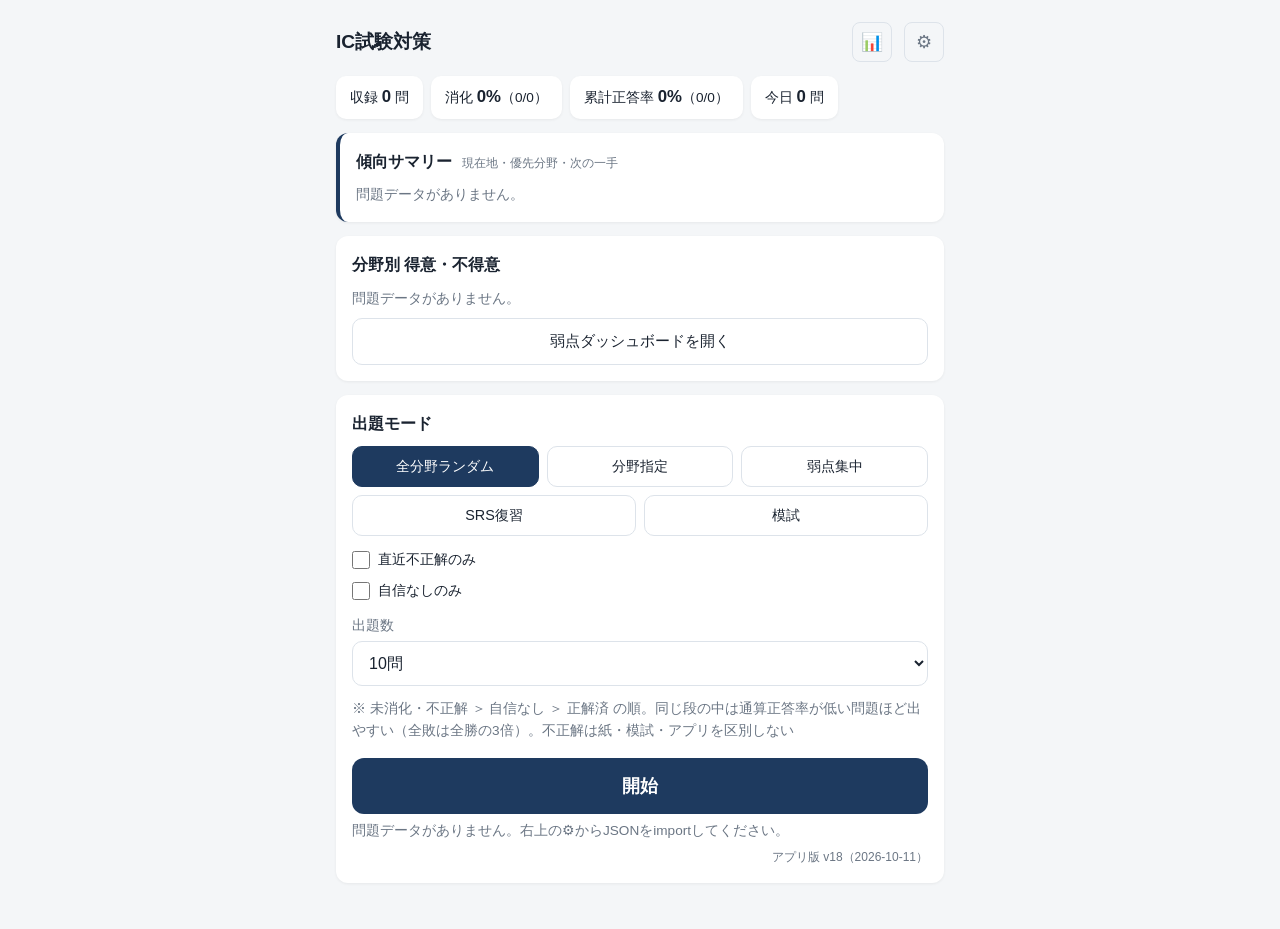
==== commit 3914e041: "同じ段の中は通算正答率（アプリ＋紙・模試）が低い問題ほど出やすい重み付きランダムに、一問一答 法規問8 の正答を原本どおり修正 Co-Authored-By: Claude Fable 5.1 <no" ====
--- a/index.html
+++ b/index.html
@@ -79,12 +79,12 @@
           <option value="0">全問</option>
         </select>
       </label>
-    <p id="count-note" class="muted">※ 未消化・不正解 ＞ 自信なし ＞ 正解済 の順（同じ段の中はランダム）。不正解は紙・模試・アプリを区別しない</p>
+    <p id="count-note" class="muted">※ 未消化・不正解 ＞ 自信なし ＞ 正解済 の順。同じ段の中は通算正答率が低い問題ほど出やすい（全敗は全勝の3倍）。不正解は紙・模試・アプリを区別しない</p>
     </div>
 
     <button id="btn-start" class="primary-btn">開始</button>
     <p id="home-message" class="muted"></p>
-    <p class="muted app-ver">アプリ版 v17（2026-10-11）</p>
+    <p class="muted app-ver">アプリ版 v18（2026-10-11）</p>
   </div>
 </section>
 
